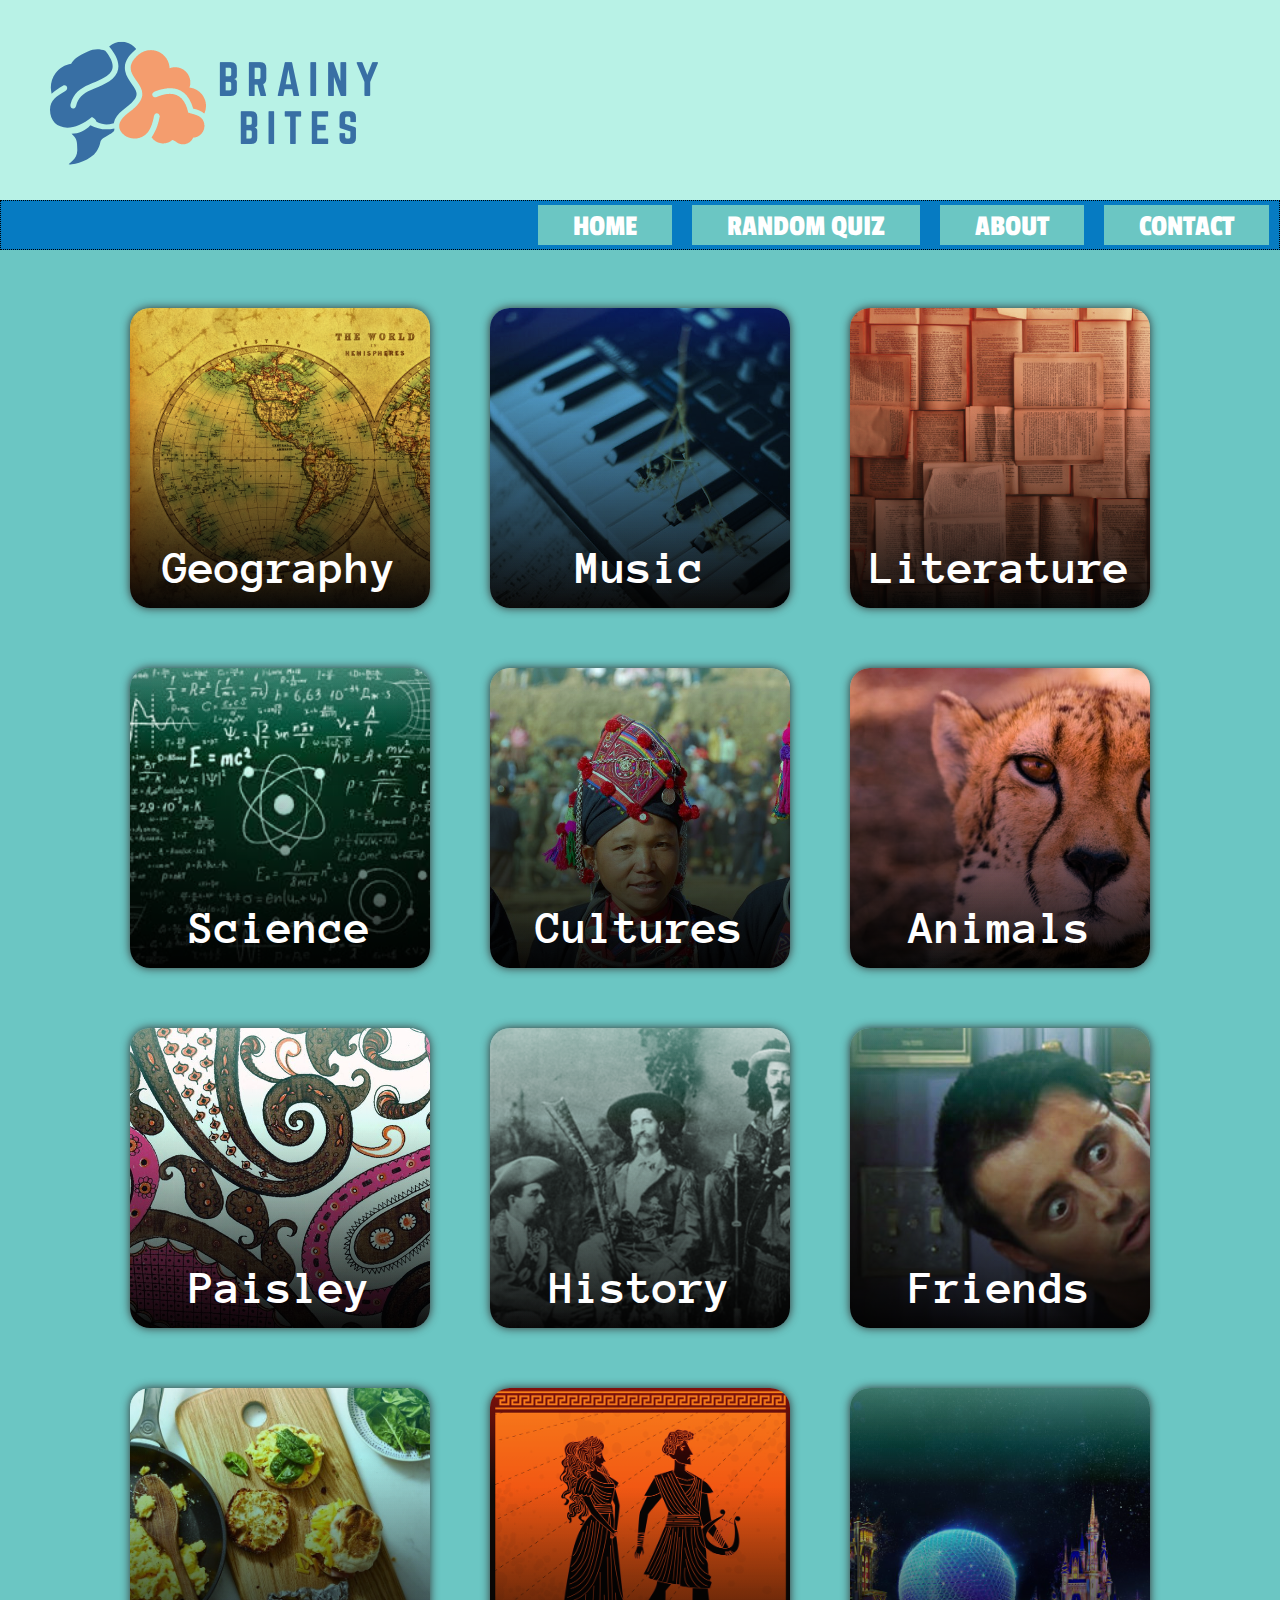
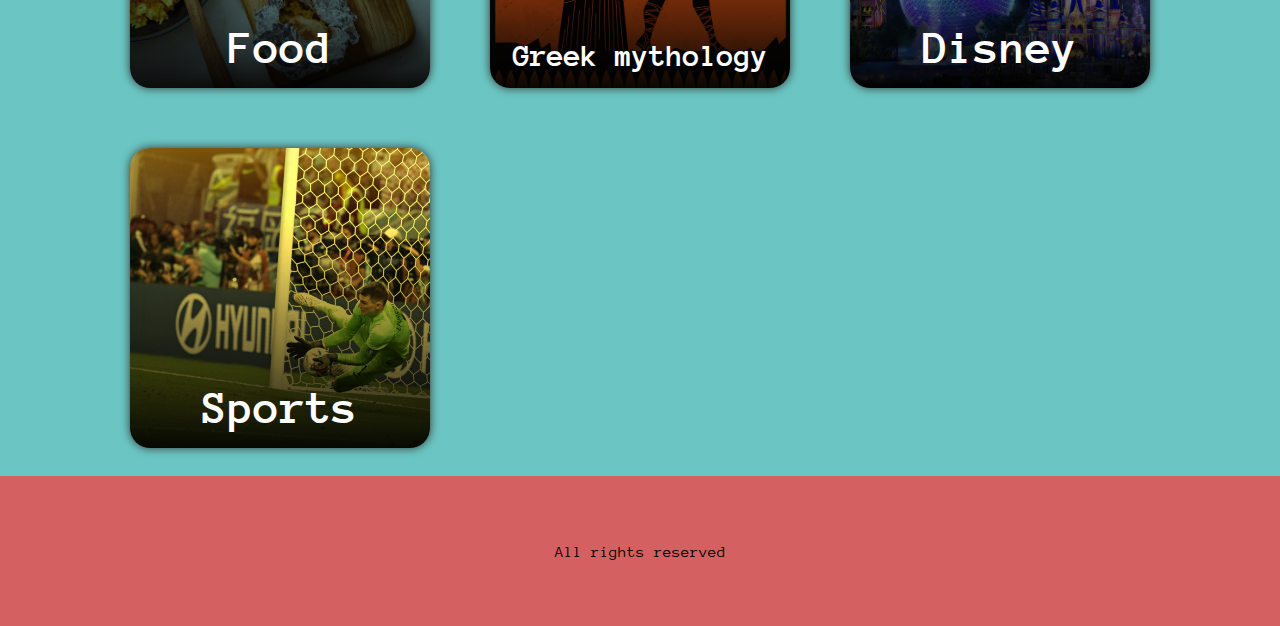
==== index.html @ b6f68631 "complete prototype" ====
<!DOCTYPE html>
<html lang="en">
	<head>
		<meta charset="UTF-8" />
		<meta http-equiv="X-UA-Compatible" content="IE=edge" />
		<meta name="viewport" content="width=device-width, initial-scale=1.0" />
		<title>Brainy Bites</title>
		<link rel="stylesheet" href="style.css" />
    <script src="script.js"></script>
	</head>
	<body>
		<div id="container">
			<div id="header">
				<img src="files/brainy-bites.png" alt="Brainy Bites" />
			</div>
			<div id="nav">
				<div id="homeBtn" class="nav-btn"><a href="index.html">HOME</a></div>
				<div id="randomQuizBtn" class="nav-btn">RANDOM QUIZ</div>
				<div class="nav-btn"><a href="about.html">ABOUT</a></div>
				<div class="nav-btn"><a href="contact.html">CONTACT</a></div>
			</div>
			<div id="main">
				<div id="tiles">
					<div class="tile tile-any hidden"></div>
					<div class="tile tile-geography"><p>Geography</p></div>
					<div class="tile tile-music"><p>Music</p></div>
					<div class="tile tile-literature"><p>Literature</p></div>
					<div class="tile tile-science"><p>Science</p></div>
					<div class="tile tile-cultures"><p>Cultures</p></div>
					<div class="tile tile-animals"><p>Animals</p></div>
					<div class="tile tile-paisley"><p>Paisley</p></div>
					<div class="tile tile-history"><p>History</p></div>
					<div class="tile tile-friends"><p>Friends</p></div>
					<div class="tile tile-food"><p>Food</p></div>
					<div class="tile tile-greek-mythology"><p>Greek mythology</p></div>
					<div class="tile tile-disney"><p>Disney</p></div>
					<div class="tile tile-sports"><p>Sports</p></div>
				</div>
				</div>
			</div>
			<div id="footer">All rights reserved</div>
		</div>
	</body>
</html>
---- style.css ----
@import url("https://fonts.googleapis.com/css2?family=Anonymous+Pro&family=Passion+One&display=swap");

:root {
	--star-command-blue: #067bc2ff;
	--jonquil: #ecc30bff;
	--medium-turquoise: #6bc6c3ff;
	--bright-teal: #b8f2e6ff;
	--mandarin: #f37748ff;
	--fuzzy-wuzzy: #d56062ff;

	--star-command-blue-shade: #067ac284;
	--jonquil-shade: #ecc30b84;
	--medium-turquoise-shade: #6bc6c384;
	--bright-teal-shade: #b8f2e684;
	--mandarin-shade: #f3774884;
	--fuzzy-wuzzy-shade: #d5606284;

	--main-font: "Anonymous Pro";
	--accent-font: "Passion One";
}

* {
	box-sizing: border-box;
	margin: 0;
	padding: 0;
}

body {
	font-family: var(--main-font);
}

#container {
	display: flex;
	flex-direction: column;
	/* height: 100vh; */
}

#header {
	background-color: var(--bright-teal);
	height: 200px;
	display: flex;
	align-items: center;
}

#nav {
	display: flex;
	flex-direction: row;
	justify-content: flex-end;
	column-gap: 20px;
	padding-right: 10px;
	height: 50px;
	background-color: var(--star-command-blue);
	align-items: center;
	border: 1px dotted black;
}

.nav-btn {
	background-color: var(--medium-turquoise);
	color: white;
	font-family: var(--accent-font);
	height: 40px;
	font-size: 1.9em;
	padding: 2px 35px;
	line-height: 40px;
}

.nav-btn:hover {
	background-color: var(--mandarin);
	cursor: pointer;
	transform: scale(1.02);
	transition: 100ms;
}

#nav a {
	color: inherit;
	text-decoration: inherit;
}

#main {
	background-color: var(--medium-turquoise);
	display: flex;
	flex-direction: column;
	justify-content: center;
	align-items: center;
	/* min-height: 300px; */
	padding: 0.5rem 1rem;
}

#tiles {
	margin-top: 30px;
	display: grid;
	grid-template-columns: repeat(4, 1fr); /* 4 columns */
	grid-template-rows: repeat(2, 1fr); /* 2 rows */
	grid-gap: 20px; /* gap between tiles */
}

.tile {
	/* width: 400px;
	height: 400px; */
	margin: 20px;
	/* background-color: #f5f5f5; */
	border-radius: 20px;
	display: flex;
	align-items: flex-end;
	justify-content: center;
	font-size: 1.5em;
	font-weight: bold;
	transition: all 0.3s ease-in-out;
	box-shadow: 0px 0px 10px #333;
	/* opacity: 0.6; */
}

.tile:hover {
	/* background-color: #333; */
	color: white;
	cursor: pointer;
	transform: scale(1.04);
	/* opacity: 0.95; */
}

.tile p {
	font-size: 2em;
	color: white;
	/* text-shadow: 0px 0px 3px white; */
	margin-bottom: 1rem;
}

.tile:hover p {
	font-size: 2.2em;
	text-shadow: 2px 2px 10px black;
}

.hidden{
	display: none;
}

.tile-geography {
	background: url("files/geography.jpg"),
		linear-gradient(var(--jonquil-shade), rgba(0, 0, 0, 0.95));
	background-blend-mode: overlay;
	background-size: cover;
}
.tile-music {
	/* background-image: url('files/music.jpeg'); */
	background: url("files/music.jpeg"),
		linear-gradient(var(--star-command-blue-shade), rgba(0, 0, 0, 0.95));
	background-blend-mode: overlay;
	background-size: cover;
}
.tile-literature {
	/* background-image: url('files/literature.jpg'); */
	background: url("files/literature.jpg"),
		linear-gradient(var(--mandarin-shade), rgba(0, 0, 0, 0.95));
	background-blend-mode: overlay;
	background-size: cover;
}
.tile-science {
	background: url("files/science.jpg"),
		linear-gradient(var(--bright-teal-shade), rgba(0, 0, 0, 0.95));
	background-blend-mode: overlay;
	background-size: cover;
}
.tile-cultures {
	background: url("files/cultures.jpg"),
		linear-gradient(var(--medium-turquoise-shade), rgba(0, 0, 0, 0.95));
	background-blend-mode: overlay;
	background-size: cover;
}
.tile-animals {
	background: url("files/animals.jpg"),
		linear-gradient(var(--fuzzy-wuzzy-shade), rgba(0, 0, 0, 0.95));
	background-blend-mode: overlay;
	background-size: cover;
}
.tile-paisley {
	background: url("files/paisley.jpg"),
		linear-gradient(var(--bright-teal-shade), rgba(0, 0, 0, 0.95));
	background-blend-mode: overlay;
	background-size: cover;
}
.tile-history {
	background: url("files/history.jpg"),
		linear-gradient(var(--bright-teal-shade), rgba(0, 0, 0, 0.95));
	background-blend-mode: overlay;
	background-size: cover;
}

.tile-friends {
	background: url("files/friends.jpg"),
		linear-gradient(var(--bright-teal-shade), rgba(0, 0, 0, 0.95));
	background-blend-mode: overlay;
	background-size: cover;
}
.tile-food {
	background: url("files/food.jpg"),
		linear-gradient(var(--medium-turquoise-shade), rgba(0, 0, 0, 0.95));
	background-blend-mode: overlay;
	background-size: cover;
}
.tile-greek-mythology {
	background: url("files/greek-mythology.jpg"),
		linear-gradient(var(--mandarin-shade), rgba(0, 0, 0, 0.95));
	background-blend-mode: overlay;
	background-size: cover;
	font-size: 1em;
}
.tile-disney {
	background: url("files/disney.jpg"),
		linear-gradient(var(--bright-teal-shade), rgba(0, 0, 0, 0.95));
	background-blend-mode: overlay;
	background-size: cover;
}
.tile-sports {
	background: url("files/sports.jpg"),
		linear-gradient(var(--jonquil-shade), rgba(0, 0, 0, 0.95));
	background-blend-mode: overlay;
	background-size: cover;
}

#footer {
	display: flex;
	height: 150px;
	background-color: var(--fuzzy-wuzzy);
	justify-content: center;
	align-items: center;
	flex-shrink: 0;
}

@media (min-width: 768px) {
	#tiles {
		display: grid;
		grid-template-columns: repeat(2, 1fr);
		grid-template-rows: repeat(3, 1fr);
		grid-gap: 20px;
	}
	.tile {
		width: 300px;
		height: 300px;
	}
}

@media (min-width: 1060px) {
	#tiles {
		grid-template-columns: repeat(3, 1fr);
		grid-template-rows: repeat(2, 1fr);
	}
	.tile {
		width: 300px;
		height: 300px;
	}
}

@media (min-width: 1350px) {
	.tile {
		width: 400px;
		height: 400px;
	}
}

@media (min-width: 1800px) {
	#tiles {
		grid-template-columns: repeat(4, 1fr);
		grid-template-rows: repeat(2, 1fr);
	}
}

@media (max-width: 767px) {
	#tiles {
		grid-template-columns: repeat(1, 1fr);
	}
	.tile {
		width: 300px;
		height: 300px;
	}
}

@media (max-width: 600px) {
	#nav {
		flex-direction: column; /* Change to column layout for smaller screens */
		align-items: flex-start; /* Align items to the left */
		padding-right: 0; /* Remove padding */
		height: 200px;
	}

	.nav-btn {
		width: 100%; /* Make buttons take up full width */
		margin-bottom: 10px; /* Add margin between buttons */
		/* display: none; */
	}
}

@media only screen and (max-width: 600px) {
	#tiles {
		display: grid;
		grid-template-columns: repeat(1, 1fr);
		grid-template-rows: repeat(4, 1fr);
		justify-content: center;
		align-content: center;
	}
	#answerContainer {
		display: flex;
		flex-direction: row;
		flex-wrap: wrap;
		place-self: center;
		align-content: space-around;
		justify-content: space-around;
		height: 10rem;
		min-width: 75%;
		background-color: transparent;
	}
	.answerButton {
		height: 3rem;
		min-height: 3rem;
		min-width: 35%;
		max-width: 35%;
		font-size: 1rem;
	}
	#header img {
		width: 100vw;
	}
}
@media screen and (max-width: 1100px) {
	.answerButton {
		font-size: 0.8rem;
	}
}
button {
	cursor: pointer;
}
#question,
#scoreContainer {
	background-color: var(--star-command-blue);
	width: 80%;
	place-self: center center;
	place-items: center center;
	color: whitesmoke;
	border-radius: 0.3rem;
	font-size: 2.6rem;
	padding: 1rem;
}
#Question {
	height: auto;
}
#scoreContainer {
	height: 6rem;
	border-top: var(--mandarin) 6px solid;
}
#question {
	display: grid;
	margin-top: 20px;
	border-bottom: var(--mandarin) 6px solid;
}
#ScoreContainer {
	display: flex !important;
	align-items: center;
	justify-content: flex-start;
	
	flex-direction: row;
	
}
#answerContainer {
	display: flex;
	flex-direction: row;
	flex-wrap: wrap;
	place-self: center;
	align-content: space-evenly;
	justify-content: space-evenly;
	height: 25rem;
	width: 75%;
	background-color: var(--star-command-blue-shade);
}
.answerButton {
	height: 30%;
	min-height: 3rem;
	min-width: 45%;
	max-width: 45%;
	background-color: whitesmoke;
	border-radius: 0.3rem;
	color: rgb(96, 191, 223);
	font-weight: bold;
	font-size: 2rem;
}


@media screen and (max-width: 1100px) {
	.answerButton{
		font-size: 1.6rem;
	}
}

@media only screen and (max-width: 600px) {
	.answerButton{
		font-size: 1rem;
	}
}
.answerButton:hover{
	transition: background-color 0.2s;
	background-color: rgb(240, 240, 240);
	color: black;
}
.answerButton:focus {
	border:black 4px solid;
}
.correctBG {
	animation: correctAnswer 1s forwards;
	color: white;
}
.incorrectBG,
.incorrectBG:hover {
	transition: background 0.4s;
	background: red !important;
	color: white;
}
/* These are end quiz styles. They appear after the quiz is over */
#endOverlay {
	width: 100vw; /* fills viewport width */
	height: 100vh; /* fills viewport height */
	top: 0;
	left: 0;
	z-index: 5;
	position: fixed; /* fixed position on screen - stays still, even when scrolling */
	backdrop-filter: blur(2px) brightness(65%);
	display: flex;
	align-items: center;
	justify-content: center;
}

.endBox {
	height: 20rem;
	width: 20rem;
	background: white;
	border-radius: 0.3rem;
	border: 2px solid grey;
	flex-direction: column;
	display: flex;
	align-items: center;
	justify-content: space-around;
	animation: slideDown 0.3s forwards;
}

.endBox > div {
	width: 80%;
	display: flex;
	justify-content: space-around;
}

.endBox > div > button {
	background-color: var(--medium-turquoise);
	width: 45%;
	height: 3rem;
	border-radius: 0.3rem;
}
/* Translate is used in animations as it is smoother - doesn't require re-rendering */
@keyframes slideDown {
	0% {
		transform: translate(0, -250%);
	}
	100% {
		transform: translate(0, 0);
	}
}
@keyframes correctAnswer {
	0% {
		background-color: white;
	}
	20% {
		background-color: green;
		color: white;
	}
	40% {
		background-color: white;
	}
	60% {
		background-color: green;
		color: white;
	}
	8% {
		background-color: white;
	}
	100% {
		background-color: green;
		color: white;
	}
}
@keyframes incorrectAnswer {
	0% {
		background-color: white;
	}
	20% {
		background-color: red;
		color: white;
	}
	40% {
		background-color: white;
	}
	60% {
		background-color: red;
		color: white;
	}
	8% {
		background-color: white;
	}
	100% {
		background-color: red;
		color: white;
	}
}
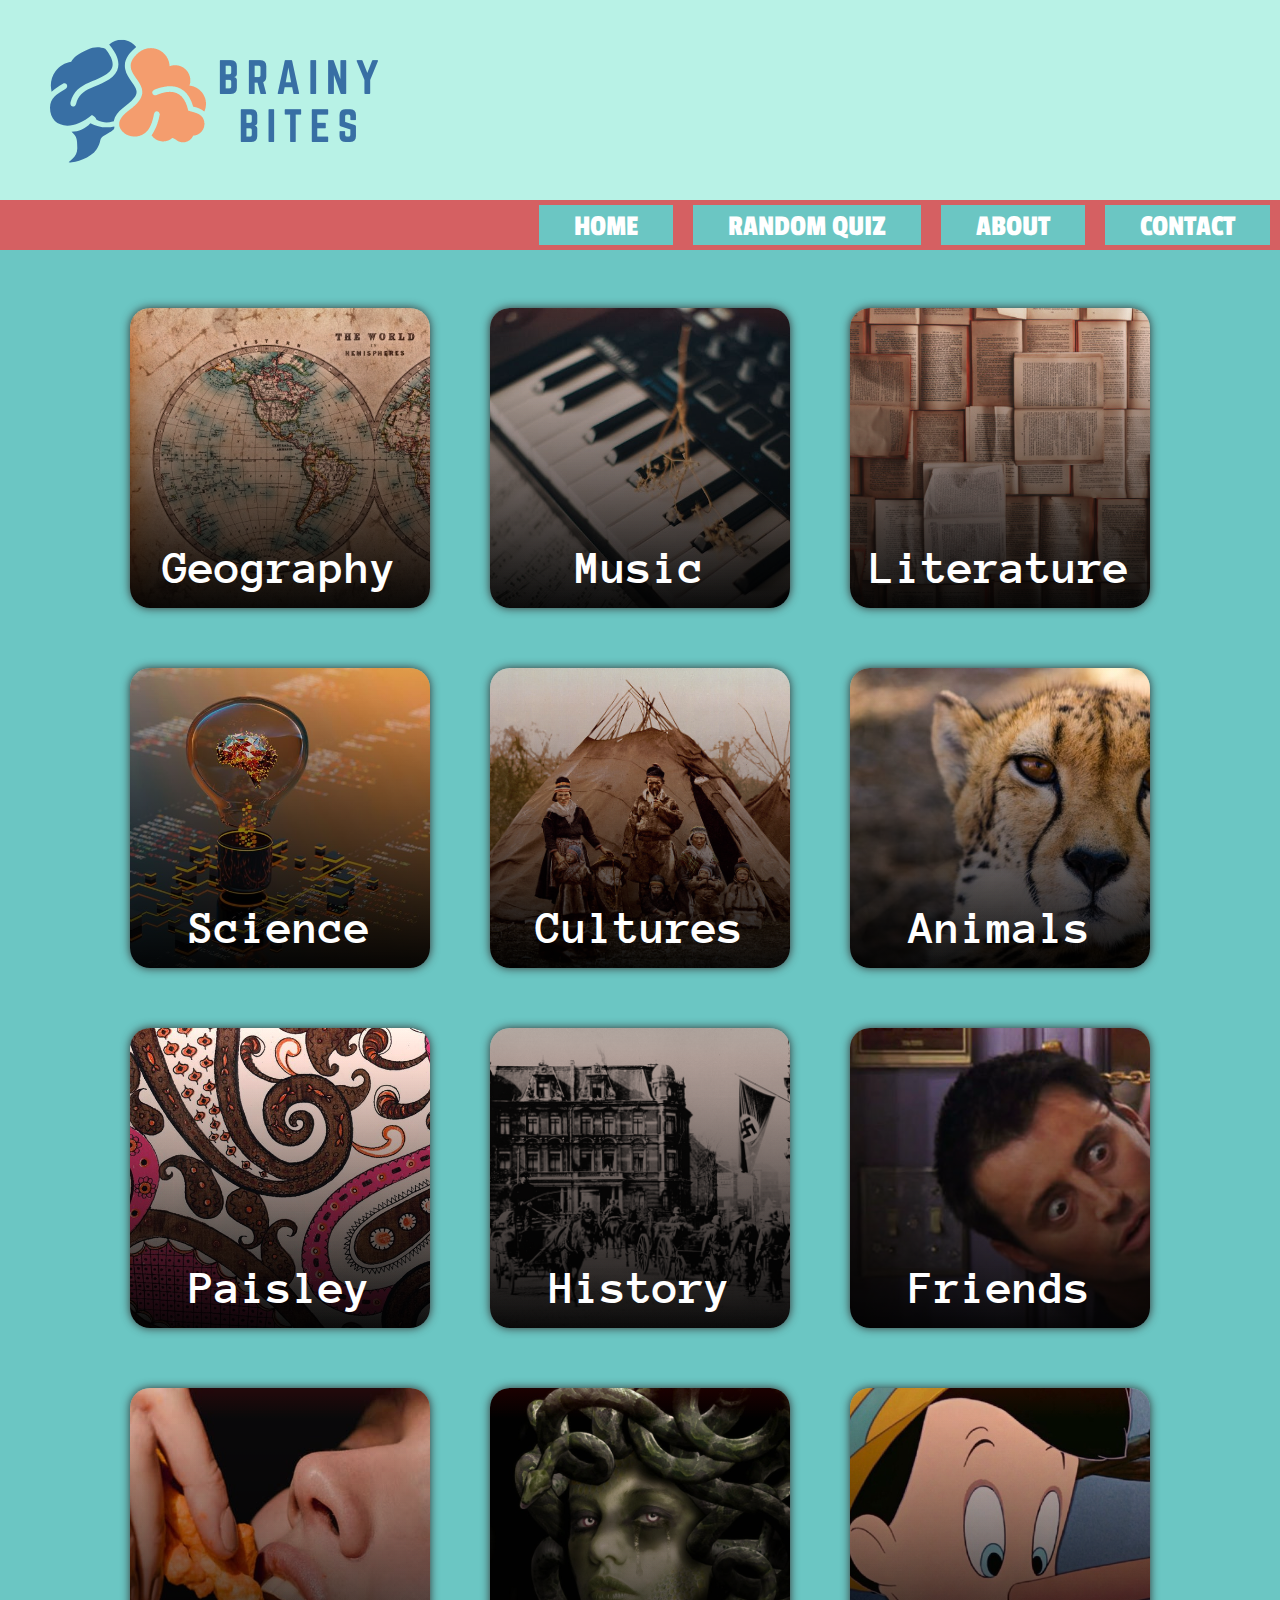
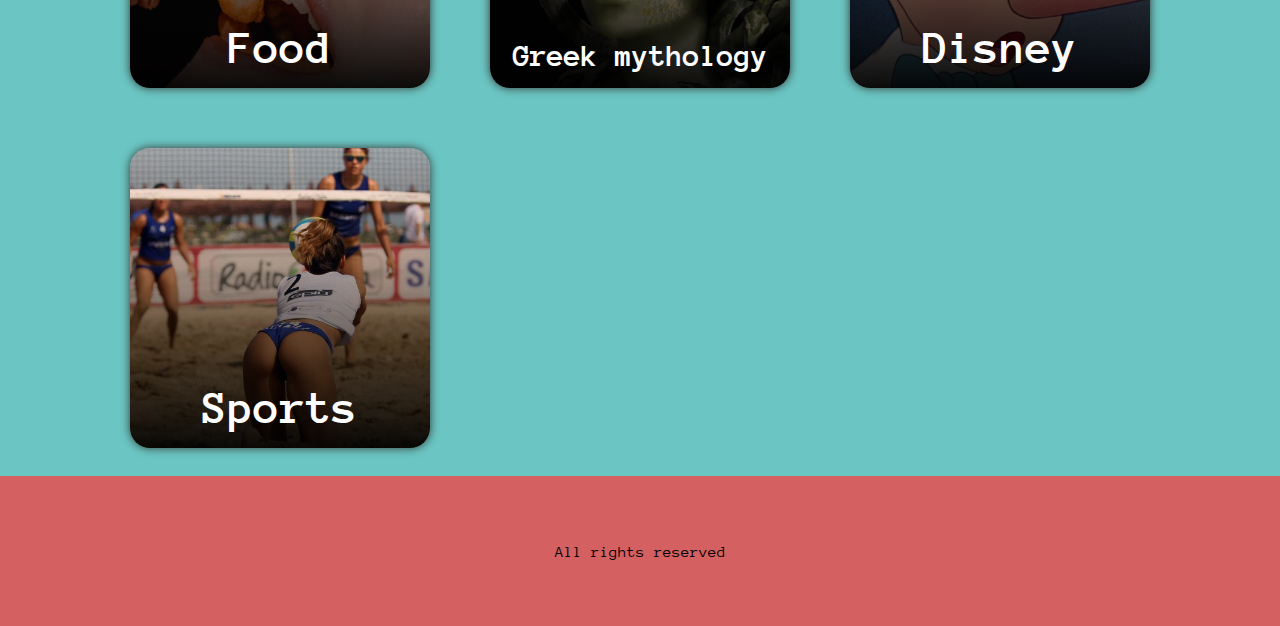
==== commit 983c0577: "updated tiles (transitions, styles), fixed links" ====
--- a/index.html
+++ b/index.html
@@ -4,20 +4,22 @@
 		<meta charset="UTF-8" />
 		<meta http-equiv="X-UA-Compatible" content="IE=edge" />
 		<meta name="viewport" content="width=device-width, initial-scale=1.0" />
+		<meta name="description" content="Brainy Bites is a knowledge testing platform that offers quizzes on a variety of topics including geography, music, literature, and more. Test your knowledge now!">
 		<title>Brainy Bites</title>
 		<link rel="stylesheet" href="style.css" />
+		<link rel="icon" type="image/x-icon" href="/files/favicon.ico">
     <script src="script.js"></script>
 	</head>
 	<body>
 		<div id="container">
 			<div id="header">
-				<img src="files/brainy-bites.png" alt="Brainy Bites" />
+				<a href='index.html'><img src="files/brainy-bites.png" alt="Brainy Bites" /></a>
 			</div>
 			<div id="nav">
-				<div id="homeBtn" class="nav-btn"><a href="index.html">HOME</a></div>
-				<div id="randomQuizBtn" class="nav-btn">RANDOM QUIZ</div>
-				<div class="nav-btn"><a href="about.html">ABOUT</a></div>
-				<div class="nav-btn"><a href="contact.html">CONTACT</a></div>
+				<a href="index.html"><div id="homeBtn" class="nav-btn">HOME</div></a>
+				<a><div id="randomQuizBtn" class="nav-btn">RANDOM QUIZ</div></a>
+				<a href="about.html"><div class="nav-btn">ABOUT</div></a>
+				<a href="contact.html"><div class="nav-btn">CONTACT</div></a>
 			</div>
 			<div id="main">
 				<div id="tiles">
--- a/style.css
+++ b/style.css
@@ -1,4 +1,5 @@
 @import url("https://fonts.googleapis.com/css2?family=Anonymous+Pro&family=Passion+One&display=swap");
+@import url("https://fonts.googleapis.com/css2?family=Chango&family=Sigmar+One&display=swap");
 
 :root {
 	--star-command-blue: #067bc2ff;
@@ -8,12 +9,14 @@
 	--mandarin: #f37748ff;
 	--fuzzy-wuzzy: #d56062ff;
 
-	--star-command-blue-shade: #067ac284;
-	--jonquil-shade: #ecc30b84;
+	--star-command-blue-shade: #067ac260;
+	--jonquil-shade: #ecc30b50;
 	--medium-turquoise-shade: #6bc6c384;
 	--bright-teal-shade: #b8f2e684;
-	--mandarin-shade: #f3774884;
-	--fuzzy-wuzzy-shade: #d5606284;
+	--mandarin-shade: #f376485c;
+	--fuzzy-wuzzy-shade: #d560625d;
+
+	--base-tilecolour: #f376481e;
 
 	--main-font: "Anonymous Pro";
 	--accent-font: "Passion One";
@@ -49,9 +52,9 @@
 	column-gap: 20px;
 	padding-right: 10px;
 	height: 50px;
-	background-color: var(--star-command-blue);
-	align-items: center;
-	border: 1px dotted black;
+	background-color: var(--fuzzy-wuzzy);
+	align-items: center;
+	/* border: 1px solid black; */
 }
 
 .nav-btn {
@@ -65,7 +68,7 @@
 }
 
 .nav-btn:hover {
-	background-color: var(--mandarin);
+	background-color: var(--star-command-blue);
 	cursor: pointer;
 	transform: scale(1.02);
 	transition: 100ms;
@@ -114,8 +117,9 @@
 	/* background-color: #333; */
 	color: white;
 	cursor: pointer;
-	transform: scale(1.04);
+	/* transform: scale(1.02); */
 	/* opacity: 0.95; */
+	--tilecolour: var(--star-command-blue-shade);
 }
 
 .tile p {
@@ -126,93 +130,98 @@
 }
 
 .tile:hover p {
-	font-size: 2.2em;
-	text-shadow: 2px 2px 10px black;
-}
-
-.hidden{
+	font-size: 2.1em;
+	/* text-shadow: 2px 2px 10px black; */
+	/* transition: font-size 0.1s; */
+}
+
+.hidden {
 	display: none;
 }
 
 .tile-geography {
 	background: url("files/geography.jpg"),
-		linear-gradient(var(--jonquil-shade), rgba(0, 0, 0, 0.95));
-	background-blend-mode: overlay;
-	background-size: cover;
-}
+		linear-gradient(var(--tilecolour, var(--base-tilecolour)), rgba(0, 0, 0, 0.95));
+	background-blend-mode: overlay;
+	background-size: cover;
+}
+
 .tile-music {
 	/* background-image: url('files/music.jpeg'); */
 	background: url("files/music.jpeg"),
-		linear-gradient(var(--star-command-blue-shade), rgba(0, 0, 0, 0.95));
+		linear-gradient(var(--tilecolour, var(--base-tilecolour)), rgba(0, 0, 0, 0.95));
 	background-blend-mode: overlay;
 	background-size: cover;
 }
 .tile-literature {
 	/* background-image: url('files/literature.jpg'); */
 	background: url("files/literature.jpg"),
-		linear-gradient(var(--mandarin-shade), rgba(0, 0, 0, 0.95));
+	linear-gradient(var(--tilecolour, var(--base-tilecolour)), rgba(0, 0, 0, 0.95));
 	background-blend-mode: overlay;
 	background-size: cover;
 }
 .tile-science {
 	background: url("files/science.jpg"),
-		linear-gradient(var(--bright-teal-shade), rgba(0, 0, 0, 0.95));
-	background-blend-mode: overlay;
-	background-size: cover;
+	linear-gradient(var(--tilecolour, var(--base-tilecolour)), rgba(0, 0, 0, 0.95));
+	background-blend-mode: overlay;
+	background-size: cover;
+	background-position: right;
 }
 .tile-cultures {
 	background: url("files/cultures.jpg"),
-		linear-gradient(var(--medium-turquoise-shade), rgba(0, 0, 0, 0.95));
+	linear-gradient(var(--tilecolour, var(--base-tilecolour)), rgba(0, 0, 0, 0.95));
 	background-blend-mode: overlay;
 	background-size: cover;
 }
 .tile-animals {
 	background: url("files/animals.jpg"),
-		linear-gradient(var(--fuzzy-wuzzy-shade), rgba(0, 0, 0, 0.95));
+	linear-gradient(var(--tilecolour, var(--base-tilecolour)), rgba(0, 0, 0, 0.95));
 	background-blend-mode: overlay;
 	background-size: cover;
 }
 .tile-paisley {
 	background: url("files/paisley.jpg"),
-		linear-gradient(var(--bright-teal-shade), rgba(0, 0, 0, 0.95));
+	linear-gradient(var(--tilecolour, var(--base-tilecolour)), rgba(0, 0, 0, 0.95));
 	background-blend-mode: overlay;
 	background-size: cover;
 }
 .tile-history {
 	background: url("files/history.jpg"),
-		linear-gradient(var(--bright-teal-shade), rgba(0, 0, 0, 0.95));
+	linear-gradient(var(--tilecolour, var(--base-tilecolour)), rgba(0, 0, 0, 0.95));
 	background-blend-mode: overlay;
 	background-size: cover;
 }
 
 .tile-friends {
 	background: url("files/friends.jpg"),
-		linear-gradient(var(--bright-teal-shade), rgba(0, 0, 0, 0.95));
+	linear-gradient(var(--tilecolour, var(--base-tilecolour)), rgba(0, 0, 0, 0.95));
 	background-blend-mode: overlay;
 	background-size: cover;
 }
 .tile-food {
 	background: url("files/food.jpg"),
-		linear-gradient(var(--medium-turquoise-shade), rgba(0, 0, 0, 0.95));
-	background-blend-mode: overlay;
-	background-size: cover;
+	linear-gradient(var(--tilecolour, var(--base-tilecolour)), rgba(0, 0, 0, 0.95));
+	background-blend-mode: overlay;
+	background-size: cover;
+	background-position-x: 60%;
 }
 .tile-greek-mythology {
 	background: url("files/greek-mythology.jpg"),
-		linear-gradient(var(--mandarin-shade), rgba(0, 0, 0, 0.95));
+	linear-gradient(var(--tilecolour, var(--base-tilecolour)), rgba(0, 0, 0, 0.95));
 	background-blend-mode: overlay;
 	background-size: cover;
 	font-size: 1em;
 }
 .tile-disney {
 	background: url("files/disney.jpg"),
-		linear-gradient(var(--bright-teal-shade), rgba(0, 0, 0, 0.95));
-	background-blend-mode: overlay;
-	background-size: cover;
+	linear-gradient(var(--tilecolour, var(--base-tilecolour)), rgba(0, 0, 0, 0.95));
+	background-blend-mode: overlay;
+	background-size: cover;
+	background-position: center;
 }
 .tile-sports {
 	background: url("files/sports.jpg"),
-		linear-gradient(var(--jonquil-shade), rgba(0, 0, 0, 0.95));
+	linear-gradient(var(--tilecolour, var(--base-tilecolour)), rgba(0, 0, 0, 0.95));
 	background-blend-mode: overlay;
 	background-size: cover;
 }
@@ -286,6 +295,10 @@
 		width: 100%; /* Make buttons take up full width */
 		margin-bottom: 10px; /* Add margin between buttons */
 		/* display: none; */
+	}
+
+	#nav a {
+		width: 100%;
 	}
 }
 
@@ -343,20 +356,50 @@
 }
 #scoreContainer {
 	height: 6rem;
-	border-top: var(--mandarin) 6px solid;
+	border-top: var(--mandarin) 9px solid;
 }
 #question {
-	display: grid;
+	display: flex;
+	flex-direction: row;
 	margin-top: 20px;
-	border-bottom: var(--mandarin) 6px solid;
-}
+	border-bottom: var(--mandarin) 9px solid;
+}
+
+@media screen and (max-width: 1100px) {
+	#question {
+		flex-direction: column;
+	}
+}
+
+#questionNumber {
+	padding: 0 20px;
+	margin: 0 30px;
+	background-color: var(--jonquil);
+	color: var(--star-command-blue);
+	display: flex;
+	align-items: center;
+	font-size: 3rem;
+	border-radius: 5%;
+	font-family: "Sigmar One";
+}
+
+@media screen and (max-width: 1100px) {
+	#questionNumber {
+		flex-direction: column;
+		margin: 10px 0;
+	}
+}
+
+#questionText {
+	flex-grow: 1;
+}
+
 #ScoreContainer {
 	display: flex !important;
 	align-items: center;
 	justify-content: flex-start;
-	
+
 	flex-direction: row;
-	
 }
 #answerContainer {
 	display: flex;
@@ -376,30 +419,34 @@
 	max-width: 45%;
 	background-color: whitesmoke;
 	border-radius: 0.3rem;
-	color: rgb(96, 191, 223);
+	/* color: rgb(96, 191, 223); */
+	color: var(--star-command-blue);
 	font-weight: bold;
 	font-size: 2rem;
 }
 
-
 @media screen and (max-width: 1100px) {
-	.answerButton{
+	.answerButton {
 		font-size: 1.6rem;
 	}
 }
 
 @media only screen and (max-width: 600px) {
-	.answerButton{
+	.answerButton {
 		font-size: 1rem;
 	}
 }
-.answerButton:hover{
-	transition: background-color 0.2s;
-	background-color: rgb(240, 240, 240);
+
+@media only screen and (min-width: 1200px) {
+	.answerButton:hover {
+		transition: background-color 0.2s;
+		background-color: rgb(240, 240, 240);
+		color: black;
+	}
+}
+.answerButton:focus {
+	border: black 4px solid;
 	color: black;
-}
-.answerButton:focus {
-	border:black 4px solid;
 }
 .correctBG {
 	animation: correctAnswer 1s forwards;
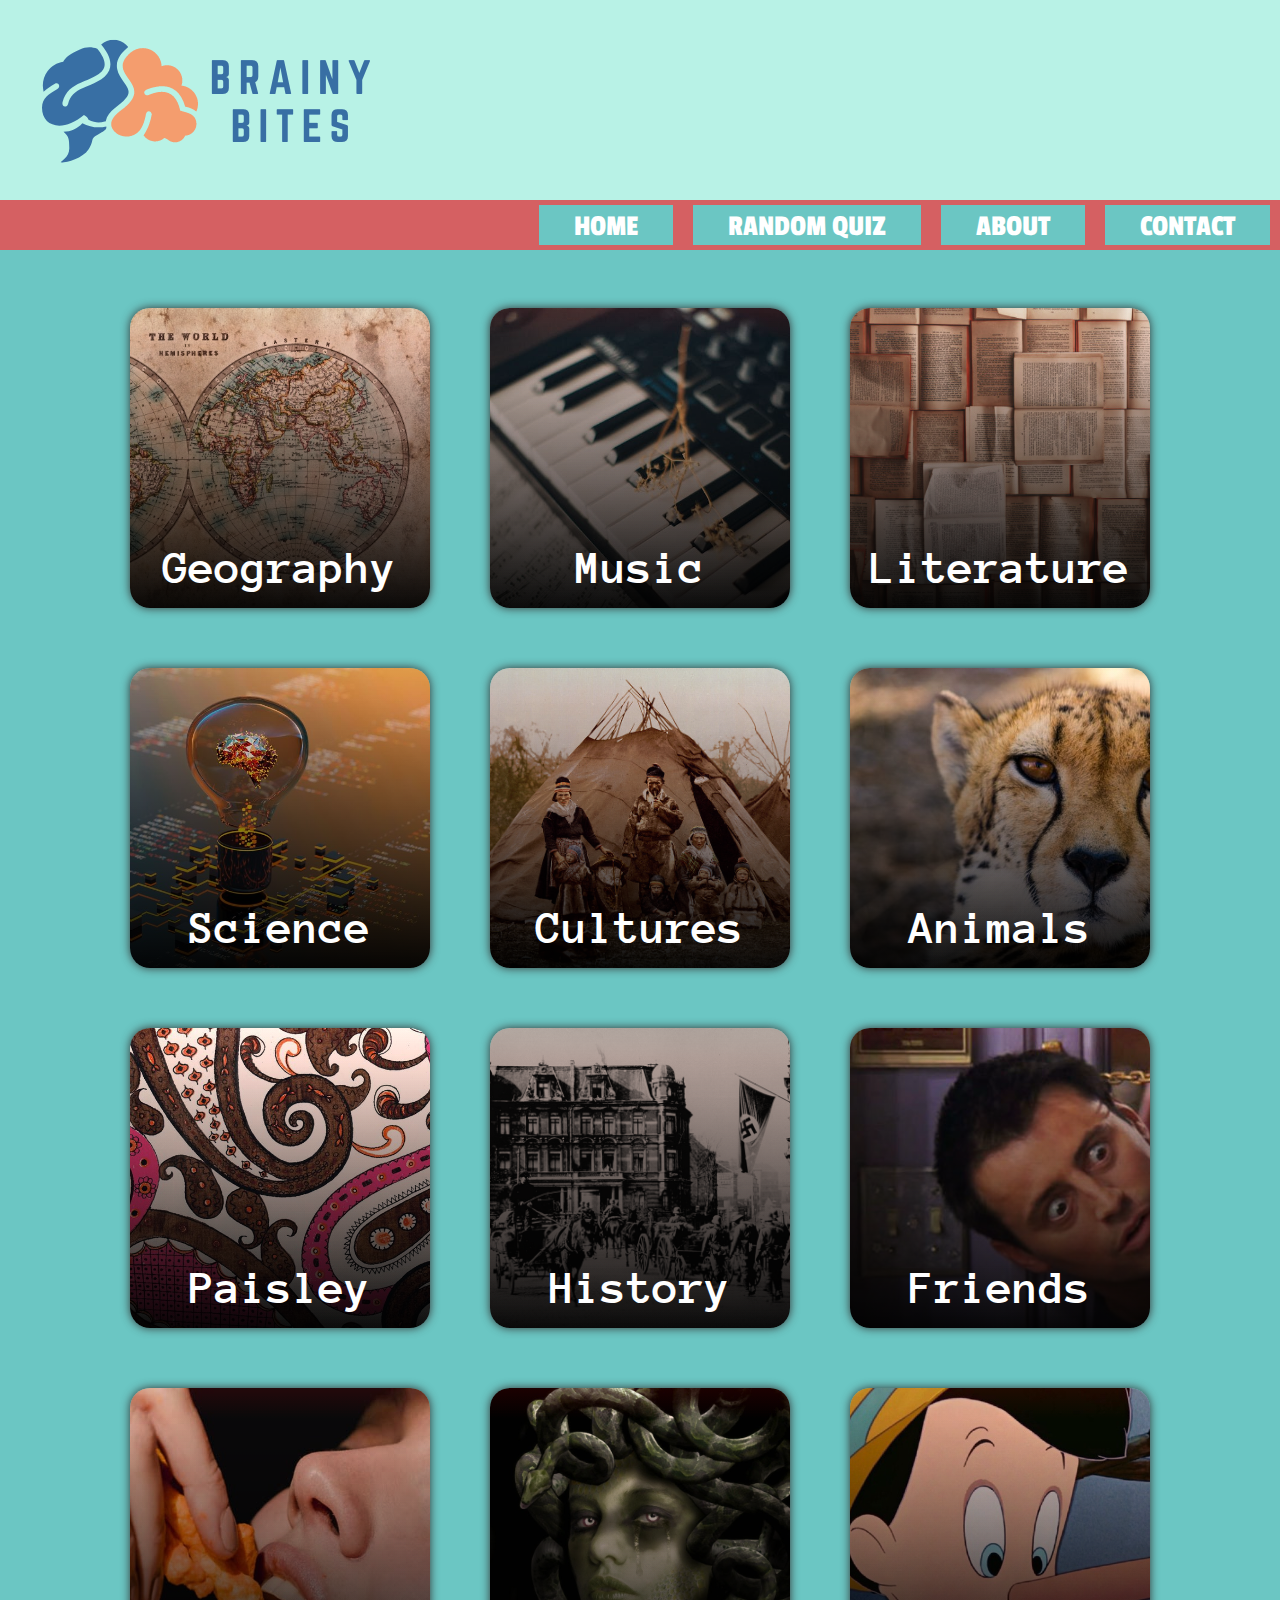
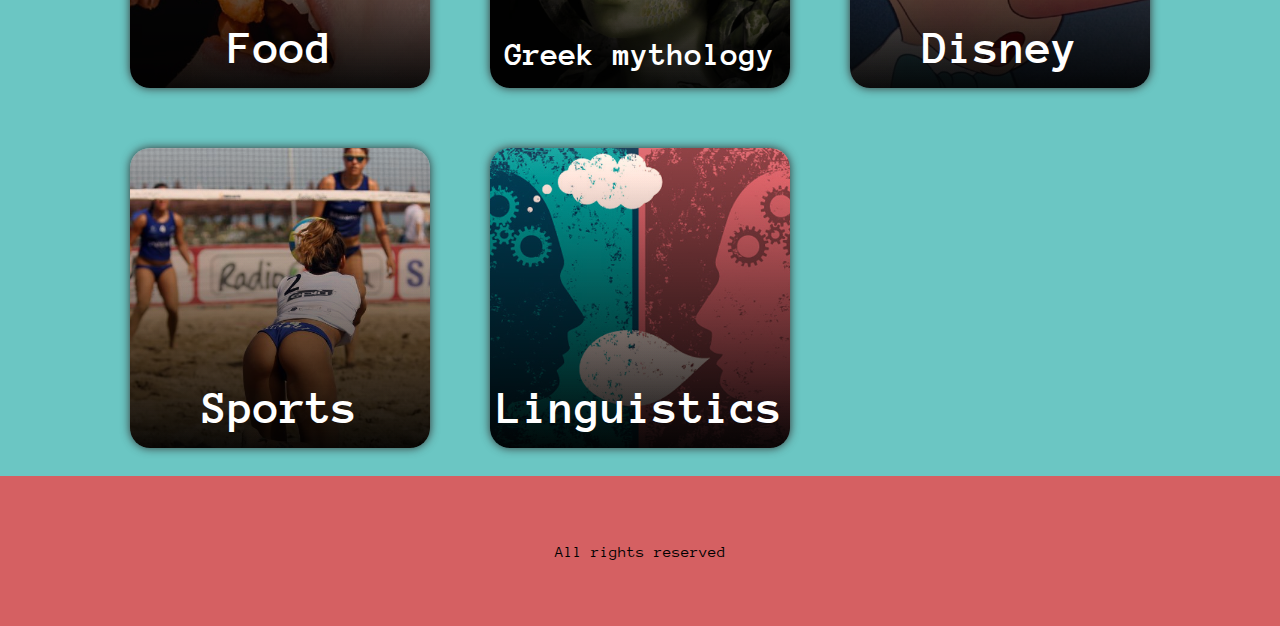
==== commit 034eccad: "linguistics category added" ====
--- a/index.html
+++ b/index.html
@@ -37,6 +37,7 @@
 					<div class="tile tile-greek-mythology"><p>Greek mythology</p></div>
 					<div class="tile tile-disney"><p>Disney</p></div>
 					<div class="tile tile-sports"><p>Sports</p></div>
+					<div class="tile tile-linguistics"><p>Linguistics</p></div>
 				</div>
 				</div>
 			</div>
--- a/style.css
+++ b/style.css
@@ -144,6 +144,7 @@
 		linear-gradient(var(--tilecolour, var(--base-tilecolour)), rgba(0, 0, 0, 0.95));
 	background-blend-mode: overlay;
 	background-size: cover;
+	background-position-x: right;
 }
 
 .tile-music {
@@ -210,7 +211,7 @@
 	linear-gradient(var(--tilecolour, var(--base-tilecolour)), rgba(0, 0, 0, 0.95));
 	background-blend-mode: overlay;
 	background-size: cover;
-	font-size: 1em;
+	font-size: 1.03em;
 }
 .tile-disney {
 	background: url("files/disney.jpg"),
@@ -224,6 +225,13 @@
 	linear-gradient(var(--tilecolour, var(--base-tilecolour)), rgba(0, 0, 0, 0.95));
 	background-blend-mode: overlay;
 	background-size: cover;
+}
+.tile-linguistics {
+	background: url("files/linguistics.jpg"),
+	linear-gradient(var(--tilecolour, var(--base-tilecolour)), rgba(0, 0, 0, 0.95));
+	background-blend-mode: overlay;
+	background-size: cover;
+	background-position-x: center;
 }
 
 #footer {
@@ -263,6 +271,9 @@
 	.tile {
 		width: 400px;
 		height: 400px;
+	}
+	.tile-greek-mythology {
+		font-size: 1.32em;
 	}
 }
 
@@ -368,6 +379,15 @@
 @media screen and (max-width: 1100px) {
 	#question {
 		flex-direction: column;
+	}
+}
+
+@media screen and (max-width: 600px) {
+	#question {
+		font-size: 1.7rem;
+	}
+	#scoreContainer{
+		text-align: center;
 	}
 }
 
